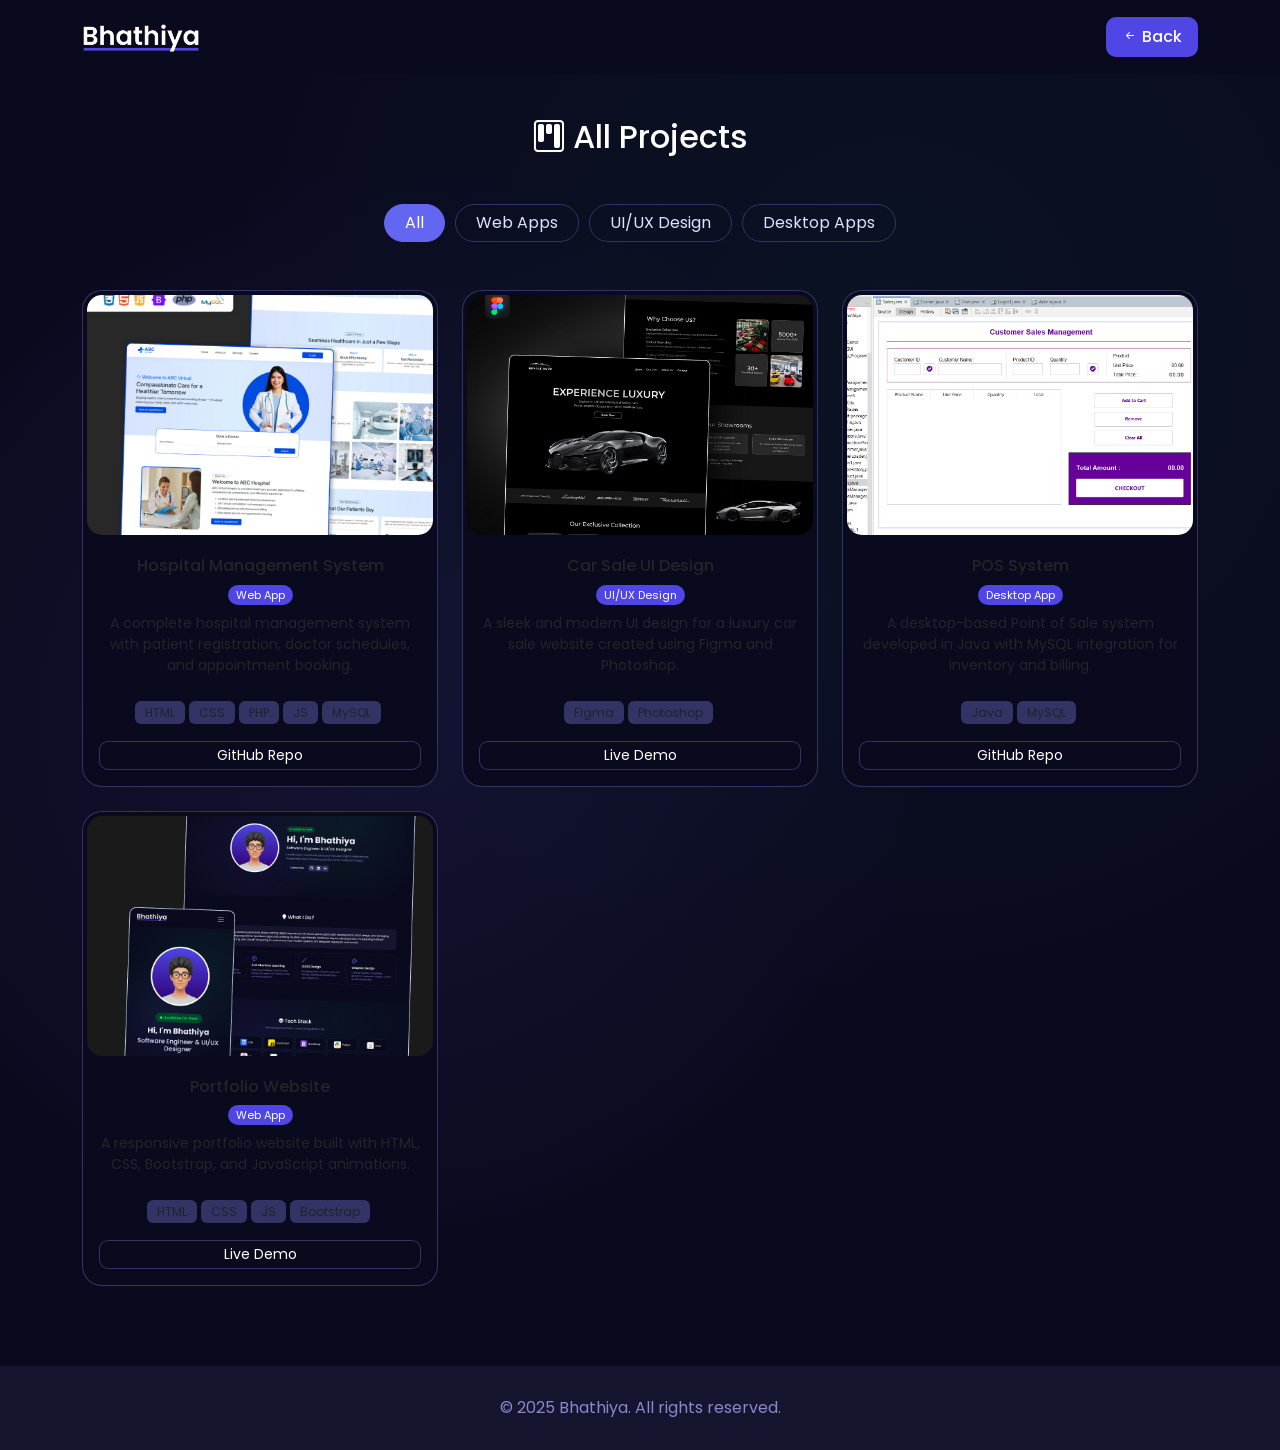
==== projects.html @ 4a28d641 "Add projects page and data, enhance UI with new button styles" ====
<!DOCTYPE html>
<html lang="en">

<head>
    <meta charset="UTF-8">
    <meta name="viewport" content="width=device-width, initial-scale=1.0">
    <title>Projects</title>

    <link href="https://cdn.jsdelivr.net/npm/bootstrap@5.0.2/dist/css/bootstrap.min.css" rel="stylesheet">
    <link rel="stylesheet" href="styles.css">
    <link rel="preconnect" href="https://fonts.googleapis.com">
    <link rel="preconnect" href="https://fonts.gstatic.com" crossorigin>
    <link href="https://fonts.googleapis.com/css2?family=Poppins:wght@300;400;500;600;700;800&display=swap"
        rel="stylesheet">
    <link rel="stylesheet" href="https://cdn.jsdelivr.net/npm/bootstrap-icons@1.10.0/font/bootstrap-icons.css" />
    <link href="https://cdn.jsdelivr.net/npm/aos@2.3.4/dist/aos.css" rel="stylesheet">

</head>

<body>

    <!-- Navbar -->
    <nav class="navbar navbar-expand-lg navbar-dark p-3 nav-bar-bg fixed-top">
        <div class="container">

            <a class="navbar-brand" href="index.html">
                <img src="images/portfolio-logo.png" class="img-fluid logo" alt="Logo">
            </a>

            <!-- Contact Button -->
            <div class="d-flex ms-auto">
                <a href="index.html" class="contact-btn px-3"><i class="bi bi-arrow-left-short"></i> Back</a>
            </div>

        </div>
    </nav>

    <!-- Projects Page Main Content -->
    <section class="projects-page-section d-flex align-items-center justify-content-center" id="projects-page">
        <div class="hero-bg"></div>
        <div class="container">
            <div class="text-center my-5" data-aos="fade-up">
                <h2 class="section-title"><i class="bi bi-kanban me-2"></i>All Projects</h2>
            </div>

            <div class="row mb-5">
                <div class="col-12 text-center">
                    <div class="filter-buttons">
                        <button class="btn filter-btn active" data-filter="all">All</button>
                        <button class="btn filter-btn" data-filter="Web App">Web Apps</button>
                        <button class="btn filter-btn" data-filter="UI/UX Design">UI/UX Design</button>
                        <button class="btn filter-btn" data-filter="Desktop App">Desktop Apps</button>
                    </div>
                </div>
            </div>

            <!-- Dynamic Projects Grid -->
            <div class="row g-4" id="projects-container">
                <div class="col-12 text-center">
                    <div class="spinner-border text-primary" role="status">
                        <span class="visually-hidden">Loading...</span>
                    </div>
                </div>
            </div>
        </div>
    </section>

    <div class="modal fade" id="projectModal" tabindex="-1">
        <div class="modal-dialog modal-lg modal-dialog-centered">
            <div class="modal-content">
                <div class="modal-header">
                    <h5 class="modal-title" id="projectModalTitle">Project Title</h5>
                    <button type="button" class="btn-close btn-close-white" data-bs-dismiss="modal"></button>
                </div>
                <div class="modal-body" id="projectModalBody">
                </div>
                <div class="modal-footer">
                    <button type="button" class="btn btn-secondary" data-bs-dismiss="modal">Close</button>
                </div>
            </div>
        </div>
    </div>

    <footer class="d-flex align-items-center justify-content-center">
        <div class="container">
            <p class="mb-0">© 2025 Bhathiya. All rights reserved.</p>
        </div>
    </footer>

    <a href="#" class="back-to-top">
        <i class="bi bi-arrow-up"></i>
    </a>


    <!-- Scripts -->
    <script src="https://cdn.jsdelivr.net/npm/bootstrap@5.0.2/dist/js/bootstrap.bundle.min.js"></script>
    <script src="https://cdn.jsdelivr.net/npm/aos@2.3.4/dist/aos.js"></script>
    <script src="projects-data.js"></script> <!-- Link to your data file -->
    <script>
        // Initialize AOS
        AOS.init({
            duration: 900,
            once: true
        });

        // Function to render projects
        function renderProjects(projectsToRender) {
            const container = document.getElementById('projects-container');
            container.innerHTML = ''; // Clear existing content

            if (projectsToRender.length === 0) {
                container.innerHTML = '<div class="col-12 text-center"><p>No projects found in this category.</p></div>';
                return;
            }

            projectsToRender.forEach(project => {
                // Create the technology badges HTML
                const techBadges = project.technologies.map(tech =>
                    `<span class="techn-box me-1 mb-1">${tech}</span>`
                ).join('');

                // Determine the primary link
                let primaryLink = project.liveLink || project.githubLink || project.linkedinLink;
                let buttonText = 'View Project';
                if (project.liveLink) buttonText = 'Live Demo';
                else if (project.githubLink) buttonText = 'GitHub Repo';
                else if (project.linkedinLink) buttonText = 'LinkedIn Post';
                else buttonText = 'Coming Soon';

                const projectCard = `
                    <div class="col-lg-4 col-md-6" data-aos="fade-up" data-aos-delay="${project.id * 100}">
                        <div class="card project-card h-100">
                            <div class="img-box">
                                <img src="${project.image}" class="card-img-top" alt="${project.title}">
                            </div>
                            <div class="card-body text-center d-flex flex-column">
                                <h6 class="card-title">${project.title}</h6>
                                <p class="small mb-2">
                                    <span class="techn-box-category">${project.category}</span>
                                </p>
                                <p class="card-text small flex-grow-1">${project.description}</p>
                                <div class="tech-stack mt-2 mb-3">
                                    ${techBadges}
                                </div>
                                ${primaryLink ?
                        `<a href="${primaryLink}" target="_blank" class="btn btn-sm readmore-btn mt-auto">${buttonText}</a>` :
                        `<button class="btn btn-sm readmore-btn mt-auto" data-bs-toggle="modal" data-bs-target="#projectModal" data-project-id="${project.id}">Read More</button>`
                    }
                            </div>
                        </div>
                    </div>
                `;
                container.innerHTML += projectCard;
            });

            // Add click event listeners to Read More buttons that open the modal
            document.querySelectorAll('[data-bs-toggle="modal"][data-project-id]').forEach(button => {
                button.addEventListener('click', (e) => {
                    const projectId = parseInt(button.getAttribute('data-project-id'));
                    const project = projectsData.find(p => p.id === projectId);
                    if (project) {
                        // Populate the modal
                        document.getElementById('projectModalTitle').innerText = project.title;
                        const modalBody = document.getElementById('projectModalBody');
                        const techBadges = project.technologies.map(tech =>
                            `<span class="techn-box me-1">${tech}</span>`
                        ).join('');

                        // Generate links HTML
                        let linksHtml = '';
                        if (project.liveLink) linksHtml += `<a href="${project.liveLink}" target="_blank" class="btn btn-view me-2"><i class="bi bi-box-arrow-up-right me-1"></i>Live Demo</a>`;
                        if (project.githubLink) linksHtml += `<a href="${project.githubLink}" target="_blank" class="btn btn-view me-2"><i class="bi bi-github me-1"></i>GitHub</a>`;
                        if (project.linkedinLink) linksHtml += `<a href="${project.linkedinLink}" target="_blank" class="btn btn-view"><i class="bi bi-linkedin me-1"></i>LinkedIn Post</a>`;

                        modalBody.innerHTML = `
                            <img src="${project.image}" class="img-fluid mb-3 rounded" alt="${project.title}">
                            <p><strong>Category:</strong> ${project.category}</p>
                            <p>${project.longDescription || project.description}</p>
                            <p class="small mb-2"><strong>Technologies:</strong><br> ${techBadges}</p>
                            ${linksHtml ? `<div class="mt-3">${linksHtml}</div>` : '<p class="text-muted">No external links available for this project.</p>'}
                        `;
                    }
                });
            });
        }

        // Filter functionality
        function setupFilters() {
            const filterBtns = document.querySelectorAll('.filter-btn');
            filterBtns.forEach(btn => {
                btn.addEventListener('click', () => {
                    // Update active button
                    filterBtns.forEach(b => b.classList.remove('active'));
                    btn.classList.add('active');

                    const filterValue = btn.getAttribute('data-filter');
                    if (filterValue === 'all') {
                        renderProjects(projectsData);
                    } else {
                        const filteredProjects = projectsData.filter(project => project.category === filterValue);
                        renderProjects(filteredProjects);
                    }
                });
            });
        }

        // Initial render
        renderProjects(projectsData);
        setupFilters();

        // Back to top button functionality
        const backToTopButton = document.querySelector('.back-to-top');
        if (backToTopButton) {
            window.addEventListener('scroll', function () {
                if (window.pageYOffset > 300) {
                    backToTopButton.classList.add('show');
                } else {
                    backToTopButton.classList.remove('show');
                }
            });
            backToTopButton.addEventListener('click', function (e) {
                e.preventDefault();
                window.scrollTo({ top: 0, behavior: 'smooth' });
            });
        }
    </script>

    <!-- Add a little extra styling for the filter buttons and category tags -->
    <style>
        .filter-buttons {
            display: flex;
            justify-content: center;
            flex-wrap: wrap;
            gap: 10px;
        }

        .filter-btn {
            background: transparent;
            border: 1px solid var(--border-color);
            color: var(--text-secondary);
            border-radius: 30px;
            padding: 6px 20px;
            transition: all 0.3s ease;
        }

        .filter-btn:hover,
        .filter-btn.active {
            background: var(--primary);
            border-color: var(--primary);
            color: white;
        }

        .techn-box-category {
            padding: 2px 8px;
            background-color: var(--primary-dark);
            font-size: 11px;
            border-radius: 20px;
            color: white;
        }

        .projects-page-section {
            min-height: 100vh;
            padding: 0px 0 80px 0;
            position: relative;
        }

        .project-card {
            height: 100%;
            display: flex;
            flex-direction: column;
            transition: transform 0.3s ease;
        }

        .project-card:hover {
            transform: translateY(-5px);
        }

        .btn-view {
            background: transparent;
            border-radius: 8px;
            font-size: 13px;
            box-shadow: inset 0 0 0 1px #828282a1;
            color: #e3e3e3;
            padding: 5px 12px;
            text-decoration: none;
            display: inline-block;
        }

        .btn-view:hover {
            background-color: #e3e3e3;
            color: var(--dark-bg);
            box-shadow: none;
        }

        .modal-footer {
            border-top: 1px solid var(--border-color);
        }
    </style>
</body>

</html>
---- styles.css ----
* {
  font-family: "Poppins", sans-serif;
}

html {
  scroll-behavior: smooth;
  scroll-padding-top: 80px;
}

:root {
  --primary: #6366f1;
  --primary-dark: #4f46e5;
  --secondary: #1e90ff;
  --dark-bg: #0a0a1e;
  --dark-card: #151530;
  --dark-card-hover: #1c1c40;
  --text-primary: #ffffff;
  --text-secondary: #e0e0ff;
  --text-muted: #8888cc;
  --border-color: #333366;
  --accent: #00ff88;
}

body {
  background-color: var(--dark-bg);
  color: var(--text-primary);
  padding-top: 70px;
  overflow-x: hidden;
}

/* Navbar */

.logo {
  height: 30px;
  width: auto;
}

.nav-bar {
  background-color: var(--border-color);
  border-radius: 16px;
  padding: 6px 1px;
  display: flex;
  justify-content: center;
}

.navbar {
  background-color: var(--dark-bg);
  backdrop-filter: blur(0px);
  -webkit-backdrop-filter: blur(0px);
  transition: all 0.4s ease;
  box-shadow: none;
}

.navbar.scrolled {
  background-color: rgba(9, 13, 51, 0.7);
  backdrop-filter: blur(12px);
  -webkit-backdrop-filter: blur(12px);
  box-shadow: 0 4px 20px rgba(0, 0, 0, 0.3);
}

.nav-link {
  background-color: transparent;
  color: var(--text-secondary) !important;
  border-radius: 10px;
  min-width: 80px;
  text-align: center;
  transition: all 0.2s ease;
  padding: 4px 12px;
  line-height: 1.5;
  font-size: 15px;
  font-weight: 400;
}

.nav-link:hover {
  background-color: white;
  color: var(--dark-card-hover) !important;
}

.navbar .nav-link.active {
  background-color: white !important;
  color: var(--dark-card-hover) !important;
  border-radius: 10px;
  font-weight: 500;
}

.navbar-brand {
  color: white;
}

.navbar-brand h4:hover {
  color: white;
}

.contact-btn {
  background-color: var(--primary-dark);
  border-radius: 10px;
  padding: 8px 17px;
  text-decoration: none;
  color: var(--text-primary);
  transition: all 0.5s ease;
  display: inline-block;
  font-size: 16px;
  font-weight: 500;
}

.contact-btn:hover {
  background: var(--primary);
  color: white;
}

/* Hero Section */
.hero-section {
  min-height: 90vh;
  display: flex;
  align-items: center;
  justify-content: center;
  position: relative;
  overflow: hidden;
}

.hero-bg {
  position: absolute;
  top: 0;
  left: 0;
  width: 100%;
  height: 100%;
  background: radial-gradient(circle at 30% 50%, rgba(99, 102, 241, 0.1) 0%, transparent 50%),
    radial-gradient(circle at 70% 20%, rgba(16, 185, 129, 0.05) 0%, transparent 50%);
  z-index: -1;
}

.hero-img {
  max-width: 320px;
  height: auto;
  border-radius: 20px;
  transition: all 0.5s ease;
  position: relative;
  z-index: 1;
}

.hero-img:hover {
  transform: translateY(-5px) scale(1.03);
}

.available-btn {
  display: inline-flex;
  align-items: center;
  gap: 8px;
  padding: 6px 16px;
  background: #004627;
  color: #03F187;
  border-radius: 20px;
  font-size: 14px;
  font-weight: 500;
  border: 1px solid rgba(16, 185, 129, 0.3);
}

.status-circle {
  width: 9px;
  height: 9px;
  background: #03F187;
  border-radius: 50%;
  display: inline-block;
  animation: pulse 2s infinite;
}

@keyframes pulse {
  0% {
    box-shadow: 0 0 0 0 rgba(56, 176, 0, 0.7);
  }

  70% {
    box-shadow: 0 0 0 10px rgba(56, 176, 0, 0);
  }

  100% {
    box-shadow: 0 0 0 0 rgba(56, 176, 0, 0);
  }
}

.hero-title {
  font-size: 3.5rem;
  font-weight: 700;
  background: linear-gradient(135deg, var(--text-primary) 0%, var(--text-secondary) 100%);
  -webkit-background-clip: text;
  -webkit-text-fill-color: transparent;
  background-clip: text;
  margin-bottom: 0.5rem;
}

.hero-subtitle {
  font-size: 1.5rem;
  color: var(--text-secondary);
  margin-bottom: 1rem;
}

.hero-description {
  color: var(--text-muted);
  font-size: 1.1rem;
  margin-bottom: 1.5rem;
  max-width: 600px;
}

.hero-btns {
  display: flex;
  gap: 5px;
  flex-wrap: wrap;
  align-items: center;
  justify-content: center;
  line-height: 1;
}

.btn-primary-custom {
  background: linear-gradient(135deg, var(--primary), var(--primary-dark));
  border: none;
  border-radius: 8px;
  padding: 10px 24px;
  font-weight: 500;
  transition: all 0.3s ease;
}

.btn-primary-custom:hover {
  transform: translateY(-2px);
  box-shadow: 0 4px 12px rgba(99, 102, 241, 0.3);
}

.btn-outline-custom {
  background: transparent;
  border: 1px solid var(--border-color);
  color: var(--text-secondary);
  border-radius: 8px;
  padding: 9px 24px;
  font-weight: 500;
  transition: all 0.3s ease;
}

.btn-outline-custom:hover {
  background: rgba(255, 255, 255, 0.05);
  color: var(--text-primary);
  border-color: var(--text-secondary);
}

.social-icon {
  width: 40px;
  height: 40px;
  display: flex;
  font-size: 18px;
  align-items: center;
  justify-content: center;
  background: var(--border-color);
  border-radius: 8px;
  color: var(--text-primary);
  transition: all 0.3s ease;
  text-decoration: none;
}

.social-icon:hover {
  background: var(--primary);
  color: white;
  transform: translateY(-1px);
}

.hero-bg {
  position: absolute;
  top: 0;
  left: 0;
  width: 100%;
  height: 100%;
  background: radial-gradient(circle at 30% 50%, rgba(99, 102, 241, 0.1) 0%, transparent 50%), radial-gradient(circle at 70% 20%, rgba(16, 185, 129, 0.05) 0%, transparent 50%);
  z-index: -1;
}

/* Section Titile and subtitle */

.section-title {
  font-weight: 500;
  text-align: center;
  position: relative;
  margin-bottom: 45px;
}

.section-subtitle {
  color: var(--text-muted);
  text-align: center;
  max-width: 600px;
  margin: 0 auto 48px;
}

/* About Section */

.about-section {
  min-height: 95vh;
  color: var(--text-primary);
}

.about-bg {
  position: absolute;
  top: 0;
  left: 0;
  width: 100%;
  height: 100%;
  background: radial-gradient(circle at 70% 30%, rgba(16, 185, 129, 0.05) 0%, transparent 50%);
  z-index: -1;
}

.about-box-in {
  border-radius: 20px;
  max-width: 1100px;
}

.about-box-1 {
  background: var(--dark-card);
  padding: 30px;
  border-radius: 20px;
  max-width: auto;
  box-shadow: 0 10px 30px rgba(0, 0, 0, 0.2);
  border: 1px solid var(--border-color);
}

.skill-box {
  background: var(--dark-bg);
  border-radius: 12px;
  padding: 1.5rem;
  height: 100%;
  transition: all 0.3s ease;
  border: 1px solid var(--border-color);
}

.skill-box:hover {
  transform: translateY(-5px);
  border-color: var(--primary);
  box-shadow: 0 10px 20px rgba(0, 0, 0, 0.2);
}

.skill-icon {
  font-size: 32px;
  color: var(--primary);
  margin-bottom: 0.5rem;
}

.skill-title {
  font-size: 1.2rem;
  font-weight: 600;
  margin-bottom: 0.5rem;
}

.skill-description {
  color: var(--text-muted);
  font-size: 0.9rem;
}

/* Tech Stack section */

.tech-section {
  min-height: 90vh;
  color: var(--text-primary);
  position: relative;
}

.tech-box {
  padding: 30px;
  border-radius: 20px;
  width: auto;
}

.tech-item {
  background: var(--dark-bg);
  border-radius: 15px;
  border: 1px solid var(--border-color);
  transition: all .5s ease !important;
  text-align: center;
  font-size: 16px;
}

.tech-item:hover {
  transform: translateY(-10px);
  border-color: var(--primary);
  box-shadow: 0 10px 20px rgba(0, 0, 0, 0.2);
}

.tech-icon {
  width: 45px;
  height: 45px;
  object-fit: contain;
}

.badge {
  background: var(--primary);
  color: #000;
  font-weight: 400;
  box-shadow: 0 0 6px rgba(38, 15, 241, 0.6);
  border-radius: 8px;
}


/* Edu & Exp Section */

.edu-exp-section {
  min-height: 90vh;
  color: var(--text-primary);
}

.edu-exp-box {
  background: var(--dark-card);
  width: auto;
  height: auto;
  border-radius: 10px;
  transition: all .3s ease !important;
  box-shadow: inset 0 0 0 1px var(--border-color);
}

.edu-exp-box:hover {
  background-color: var(--dark-card-hover);
  transform: translateY(-5px);
}

.edu-exp-text {
  color: var(--text-muted);
}

.edu-exp-in {
  background-color: var(--dark-bg);
  border-radius: 10px;
}

.edu-exp-icon {
  color: var(--primary);
}

/* Project Section */

.project-section {
  min-height: 100vh;
  color: var(--text-primary);
  position: relative;
}

.project-card {
  background-color: var(--dark-bg);
  border: none;
  border-radius: 20px;
  transition: all 0.3s ease !important;
  box-shadow: inset 0 0 0 1px var(--border-color);
}

.project-card:hover {
  transform: scale(1.02);
  background: var(--dark-card);
}

.img-box {
  padding: 5px;
  width: 100%;
  height: 250px;
  overflow: hidden;
  border-radius: 15px;
}

.img-box img {
  width: 100%;
  height: 100%;
  object-fit: cover;
  border-radius: 15px;
  image-rendering: -webkit-optimize-contrast;
}

.card-img-top {
  border-radius: 15px;
  overflow: hidden;
}

.readmore-btn {
  box-shadow: inset 0 0 0 1px var(--border-color);
  border-radius: 10px;
  color: var(--text-primary);
  transition: all .5s;
}

.readmore-btn:hover {
  background-color: var(--text-secondary);
  box-shadow: none;
}

.modal-content {
  background-color: var(--dark-card);
  border-radius: 20px;
  box-shadow: inset 0 0 0 1px var(--dark-bg), 0 8px 20px rgba(0, 0, 0, 0.6);
  color: var(--text-primary);
}

.modal-header {
  border-bottom: 1px solid var(--border-color);
  background-color: var(--dark-card);
  border-top-left-radius: 20px;
  border-top-right-radius: 20px;
}

.btn-close-white {
  opacity: 0.8;
  transition: opacity 0.3s;
}

.btn-close-white:hover {
  opacity: 1;
}

.modal-content {
  max-width: 400px;
}

.modal-body img {
  display: block;
  width: 100%;
  height: 100%;
  object-fit: cover;
  border-radius: 15px;
}

.modal-body p {
  font-size: 15px;
  line-height: 1.3;
  color: var(--text-primary);
}

.techn-box {
  padding: 3px 10px;
  background-color: var(--border-color);
  font-size: 12px;
  border-radius: 6px;
}

.btn-view {
  border-radius: 10px;
  font-size: 13px;
  box-shadow: inset 0 0 0 1px #828282a1;
  color: #e3e3e3;
}

.btn-view:hover {
  background-color: #e3e3e3;
  box-shadow: none;
}

/* Contact Section */

.contact-section {
  min-height: 90vh;
  color: var(--text-primary);
  color: var(--text-primary);
}

.contact-container {
  background: var(--dark-card);
  border-radius: 16px;
  padding: 3rem;
  box-shadow: 0 10px 30px rgba(0, 0, 0, 0.2);
  border: 1px solid var(--border-color);
}

.contact-info {
  margin-bottom: 2rem;
}

.contact-item {
  display: flex;
  align-items: center;
  margin-bottom: 1.5rem;
}

.contact-icon {
  width: 50px;
  height: 50px;
  display: flex;
  align-items: center;
  justify-content: center;
  background: rgba(99, 102, 241, 0.1);
  color: var(--primary);
  border-radius: 10px;
  margin-right: 1rem;
  font-size: 1.2rem;
}

.contact-details h5 {
  margin-bottom: 0.25rem;
  font-weight: 400;
}

.contact-details p {
  color: var(--text-muted);
  margin-bottom: 0;
}

.social-links {
  display: flex;
  gap: 1rem;
}

.social-link {
  width: 45px;
  height: 45px;
  display: flex;
  align-items: center;
  justify-content: center;
  background: var(--dark-bg);
  border-radius: 8px;
  color: var(--text-secondary);
  transition: all 0.3s ease;
  text-decoration: none;
}

.social-link:hover {
  background: var(--primary);
  color: white;
  transform: translateY(-3px);
}

.contact-form .form-control {
  background: var(--dark-bg);
  border: 1px solid var(--border-color);
  border-radius: 8px;
  padding: 0.75rem 1rem;
  color: var(--text-primary);
  transition: all 0.3s ease;
}

.contact-form .form-control:focus {
  border-color: var(--primary);
  box-shadow: 0 0 0 2px rgba(99, 102, 241, 0.2);
}

.contact-form textarea.form-control {
  min-height: 150px;
  resize: none;
}

.submit-btn {
  background: linear-gradient(135deg, var(--primary), var(--primary-dark));
  border: none;
  border-radius: 8px;
  padding: 0.75rem 2rem;
  font-weight: 500;
  transition: all 0.3s ease;
  width: 100%;
}

.submit-btn:hover {
  transform: translateY(-2px);
  box-shadow: 0 4px 12px rgba(99, 102, 241, 0.3);
}

/* Footer */
footer {
  color: var(--text-muted);
  background: var(--dark-card);
  padding: 30px 0px;
  text-align: center;
  justify-content: center;
}

/* Back to Top Button */
.back-to-top {
  position: fixed;
  bottom: 30px;
  right: 30px;
  width: 50px;
  height: 50px;
  background: var(--primary);
  color: white;
  border-radius: 50%;
  display: flex;
  align-items: center;
  justify-content: center;
  text-decoration: none;
  opacity: 0;
  visibility: hidden;
  transition: all 0.3s ease;
  z-index: 1000;
}

.back-to-top.show {
  opacity: 1;
  visibility: visible;
}

.back-to-top:hover {
  background: var(--primary-dark);
  transform: translateY(-3px);
  color: var(--text-muted);
}

.btn-view-more {
  background-color: var(--dark-card);
  border-radius: 10px;
  border: 1px solid var(--border-color);
  padding: 10px 20px;
  color: var(--text-primary);
  transition: all .5s ease;
  display: inline-block;
}

.btn-view-more:hover {
  background-color: var(--primary);
  color: white;
  border-color: var(--primary);

}

/* For small screens */
@media (max-width: 992px) {

  body {
    padding-top: 55px;
  }

  .navbar {
    position: fixed;
  }

  .nav-bar {
    flex-direction: column;
    align-items: center;
    width: 100%;
    margin-top: 10px;
    justify-content: center;
    align-items: stretch;
  }

  .nav-item {
    margin: 5px 0;
  }

  .d-flex.ms-auto {
    margin-top: 10px;
  }

  .contact-btn-section {
    width: 100%;
  }

  .contact-btn {
    display: block;
    width: 100%;
    text-align: center;
    padding: 5px 0;
    font-size: 15px;
    background-color: var(--primary-dark);
  }

  .hero-section {
    min-height: 85vh;
    padding: 20px;
  }

  .hero-section .container {
    margin-top: 10px;
  }

  .hero-img {
    max-width: 230px;
    margin-bottom: 30px;
  }

  .hero-section h1 {
    font-size: 30px;
  }

  .hero-section h3 {
    font-size: 20px;
  }

  .about-section {
    min-height: 100vh;
    padding: 70px 20px;
  }

  .review-box {
    width: auto;
    height: auto;
  }

  .contact-info-box {
    display: none;
  }

  .tech-section {
    min-height: 80vh;
    padding: 70px 20px;

  }

  .tech-text {
    display: none;
  }

  .badge {
    visibility: hidden;
  }

  .edu-exp-section {
    min-height: 90vh;
    padding: 50px 20px;
  }

  .project-section {
    min-height: 40vh;
    padding: 60px 30px;
  }

  .project-card:hover {
    transform: none;
  }

  .swiper-btn {
    background-color: var(--dark-card);
    padding: 20px;
    border-radius: 10px;
    box-shadow: inset 0 0 0 1px var(--border-color);
    color: #ffffff !important;
  }

  .mySwiper {
    padding-bottom: 70px !important;
    position: relative;
  }

  .swiper-button-next,
  .swiper-button-prev {
    position: absolute;
    top: auto !important;
    bottom: 10px;
  }

  .swiper-button-next::after,
  .swiper-button-prev::after {
    font-size: 15px !important;
  }

  .swiper-button-prev {
    left: 35% !important;
  }

  .swiper-button-next {
    right: 35% !important;
  }

  .contact-section {
    min-height: 40vh;
    padding: 60px 16px;
  }

  .contact-container {
    padding: 20px;
  }

  .form-control {
    font-size: 13px;
  }

  .contact-heading {
    margin-top: 15px;
    margin-bottom: 35px;
  }

  .contact-link-text {
    font-size: 13px;
    padding: 5px 10px;
  }

  .msg-btn {
    font-size: 13px;
  }

  .section-title {
    margin-bottom: 26px;
  }

  .section-subtitle {
    margin: 0 auto 30px;
  }

  .back-to-top.show {
    visibility: hidden;
  }

}
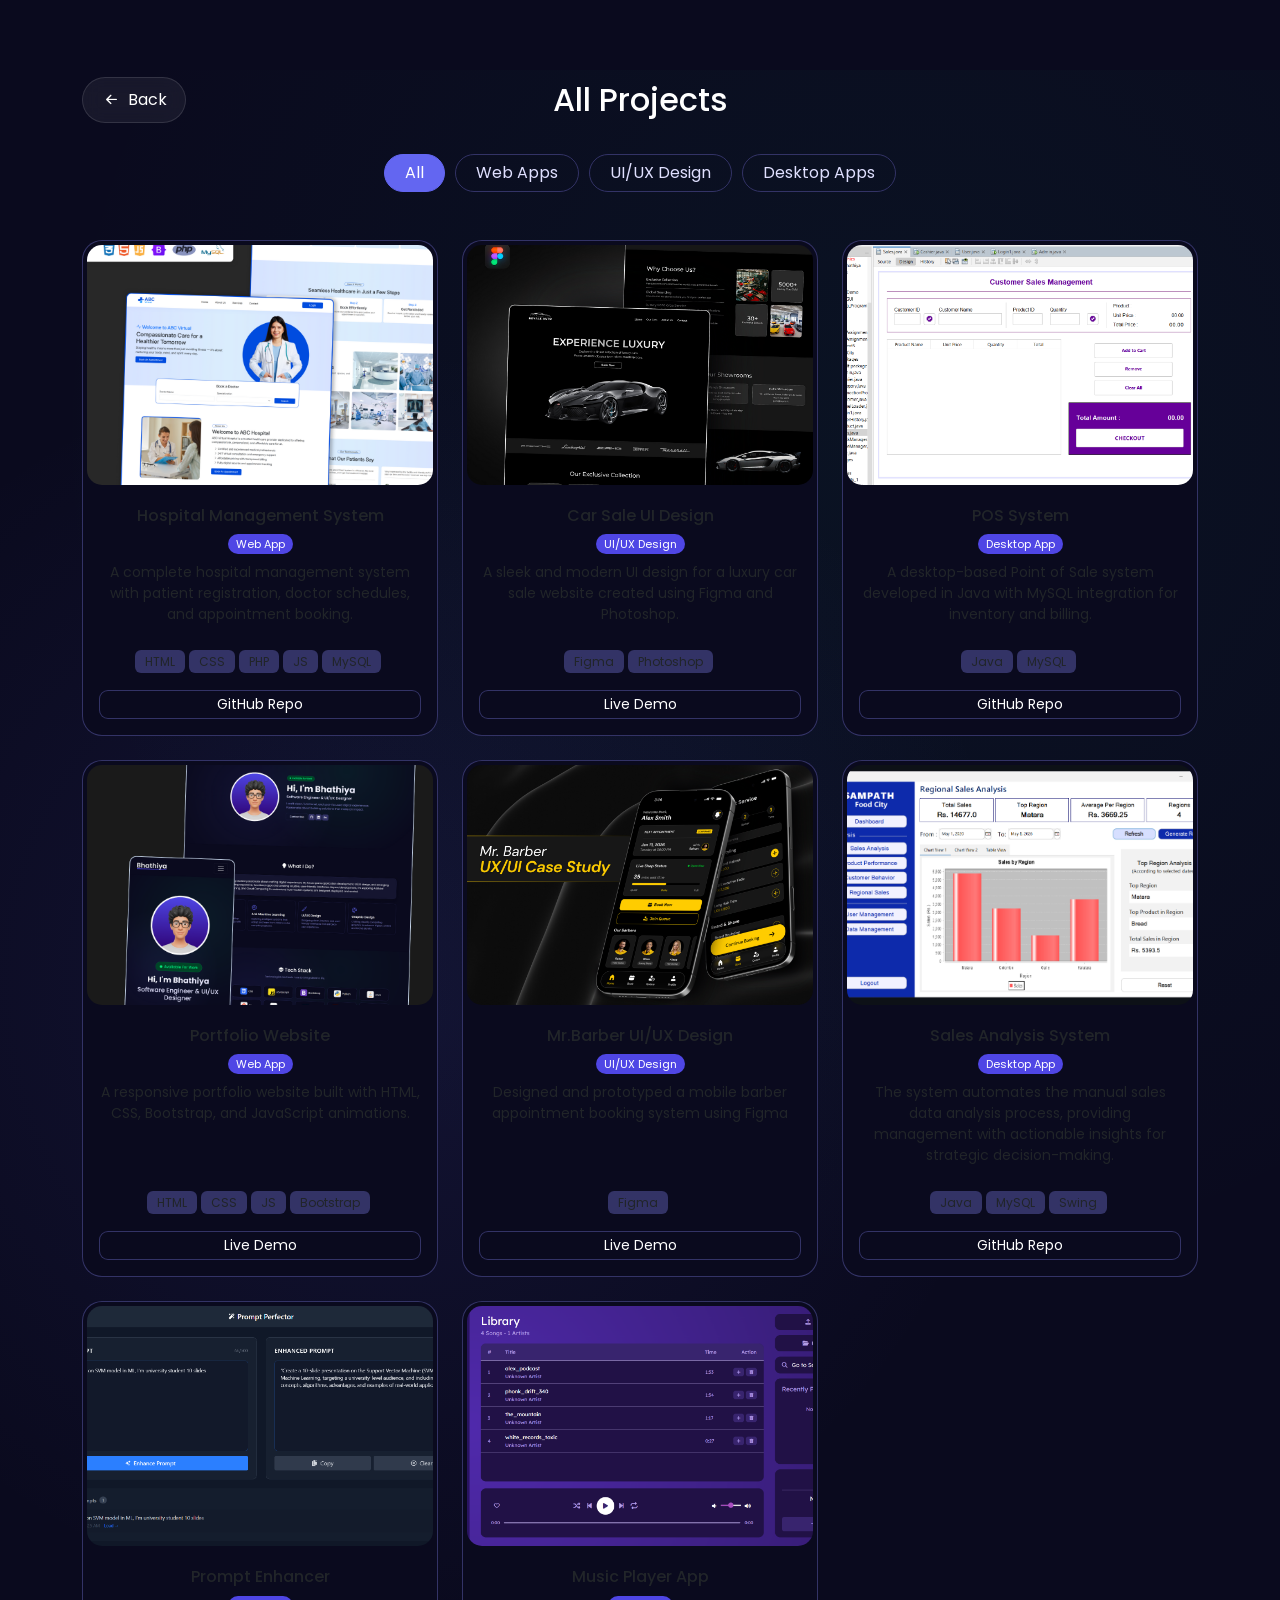
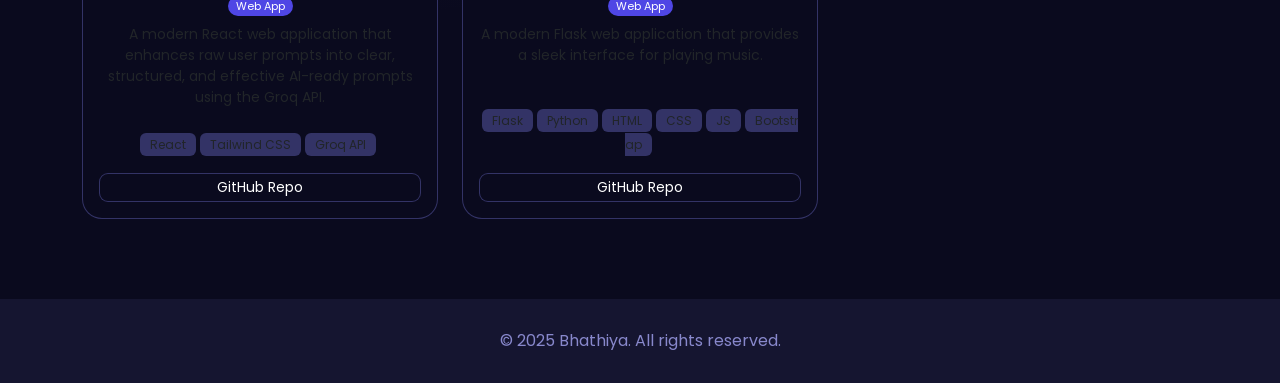
==== commit aeb0abe1: "Refactor code structure for improved readability and maintainability" ====
--- a/projects.html
+++ b/projects.html
@@ -19,31 +19,25 @@
 
 <body>
 
-    <!-- Navbar -->
-    <nav class="navbar navbar-expand-lg navbar-dark p-3 nav-bar-bg fixed-top">
-        <div class="container">
-
-            <a class="navbar-brand" href="index.html">
-                <img src="images/portfolio-logo.png" class="img-fluid logo" alt="Logo">
-            </a>
-
-            <!-- Contact Button -->
-            <div class="d-flex ms-auto">
-                <a href="index.html" class="contact-btn px-3"><i class="bi bi-arrow-left-short"></i> Back</a>
-            </div>
-
-        </div>
-    </nav>
-
     <!-- Projects Page Main Content -->
-    <section class="projects-page-section d-flex align-items-center justify-content-center" id="projects-page">
+    <section class="projects-page-section mt-0" id="projects-page">
+
         <div class="hero-bg"></div>
         <div class="container">
-            <div class="text-center my-5" data-aos="fade-up">
-                <h2 class="section-title"><i class="bi bi-kanban me-2"></i>All Projects</h2>
+
+            <div class="projects-header position-relative mb-4" data-aos="fade-up">
+
+                <a href="index.html" class="back-btn">
+                    <i class="bi bi-arrow-left-short"></i>
+                    <span class="back-text">Back</span>
+                </a>
+                <h2 class="section-title text-center mb-0">
+                    All Projects
+                </h2>
+
             </div>
 
-            <div class="row mb-5">
+            <div class="row mb-5" data-aos="fade-up" data-aos-delay="100">
                 <div class="col-12 text-center">
                     <div class="filter-buttons">
                         <button class="btn filter-btn active" data-filter="all">All</button>
@@ -106,7 +100,7 @@
         // Function to render projects
         function renderProjects(projectsToRender) {
             const container = document.getElementById('projects-container');
-            container.innerHTML = ''; // Clear existing content
+            container.innerHTML = '';
 
             if (projectsToRender.length === 0) {
                 container.innerHTML = '<div class="col-12 text-center"><p>No projects found in this category.</p></div>';
@@ -225,7 +219,6 @@
         }
     </script>
 
-    <!-- Add a little extra styling for the filter buttons and category tags -->
     <style>
         .filter-buttons {
             display: flex;
@@ -260,7 +253,7 @@
 
         .projects-page-section {
             min-height: 100vh;
-            padding: 0px 0 80px 0;
+            padding: 0px 0px 80px 0;
             position: relative;
         }
 
@@ -295,6 +288,71 @@
         .modal-footer {
             border-top: 1px solid var(--border-color);
         }
+
+        .projects-header {
+            display: flex;
+            justify-content: center;
+            align-items: center;
+            position: relative;
+            min-height: 60px;
+        }
+
+        /* Back Button */
+        .back-btn {
+            position: absolute;
+            left: 0;
+            display: flex;
+            align-items: center;
+            justify-content: center;
+            gap: 5px;
+
+            padding: 10px 18px;
+            border-radius: 50px;
+
+            text-decoration: none;
+            color: white;
+
+            background: rgba(255, 255, 255, 0.06);
+            border: 1px solid rgba(255, 255, 255, 0.12);
+
+            backdrop-filter: blur(10px);
+
+            transition: all 0.3s ease;
+        }
+
+        .back-btn:hover {
+            transform: translateY(-2px);
+            color: white;
+            background: rgba(255, 255, 255, 0.12);
+        }
+
+        .back-btn i {
+            font-size: 22px;
+            line-height: 1;
+        }
+
+        /* Mobile Style */
+        @media (max-width: 768px) {
+
+            .back-btn {
+                width: 42px;
+                height: 42px;
+                padding: 0;
+                border-radius: 50%;
+            }
+
+            .back-text {
+                display: none;
+            }
+
+            .back-btn i {
+                font-size: 24px;
+            }
+
+            .section-title {
+                font-size: 28px;
+            }
+        }
     </style>
 </body>
 
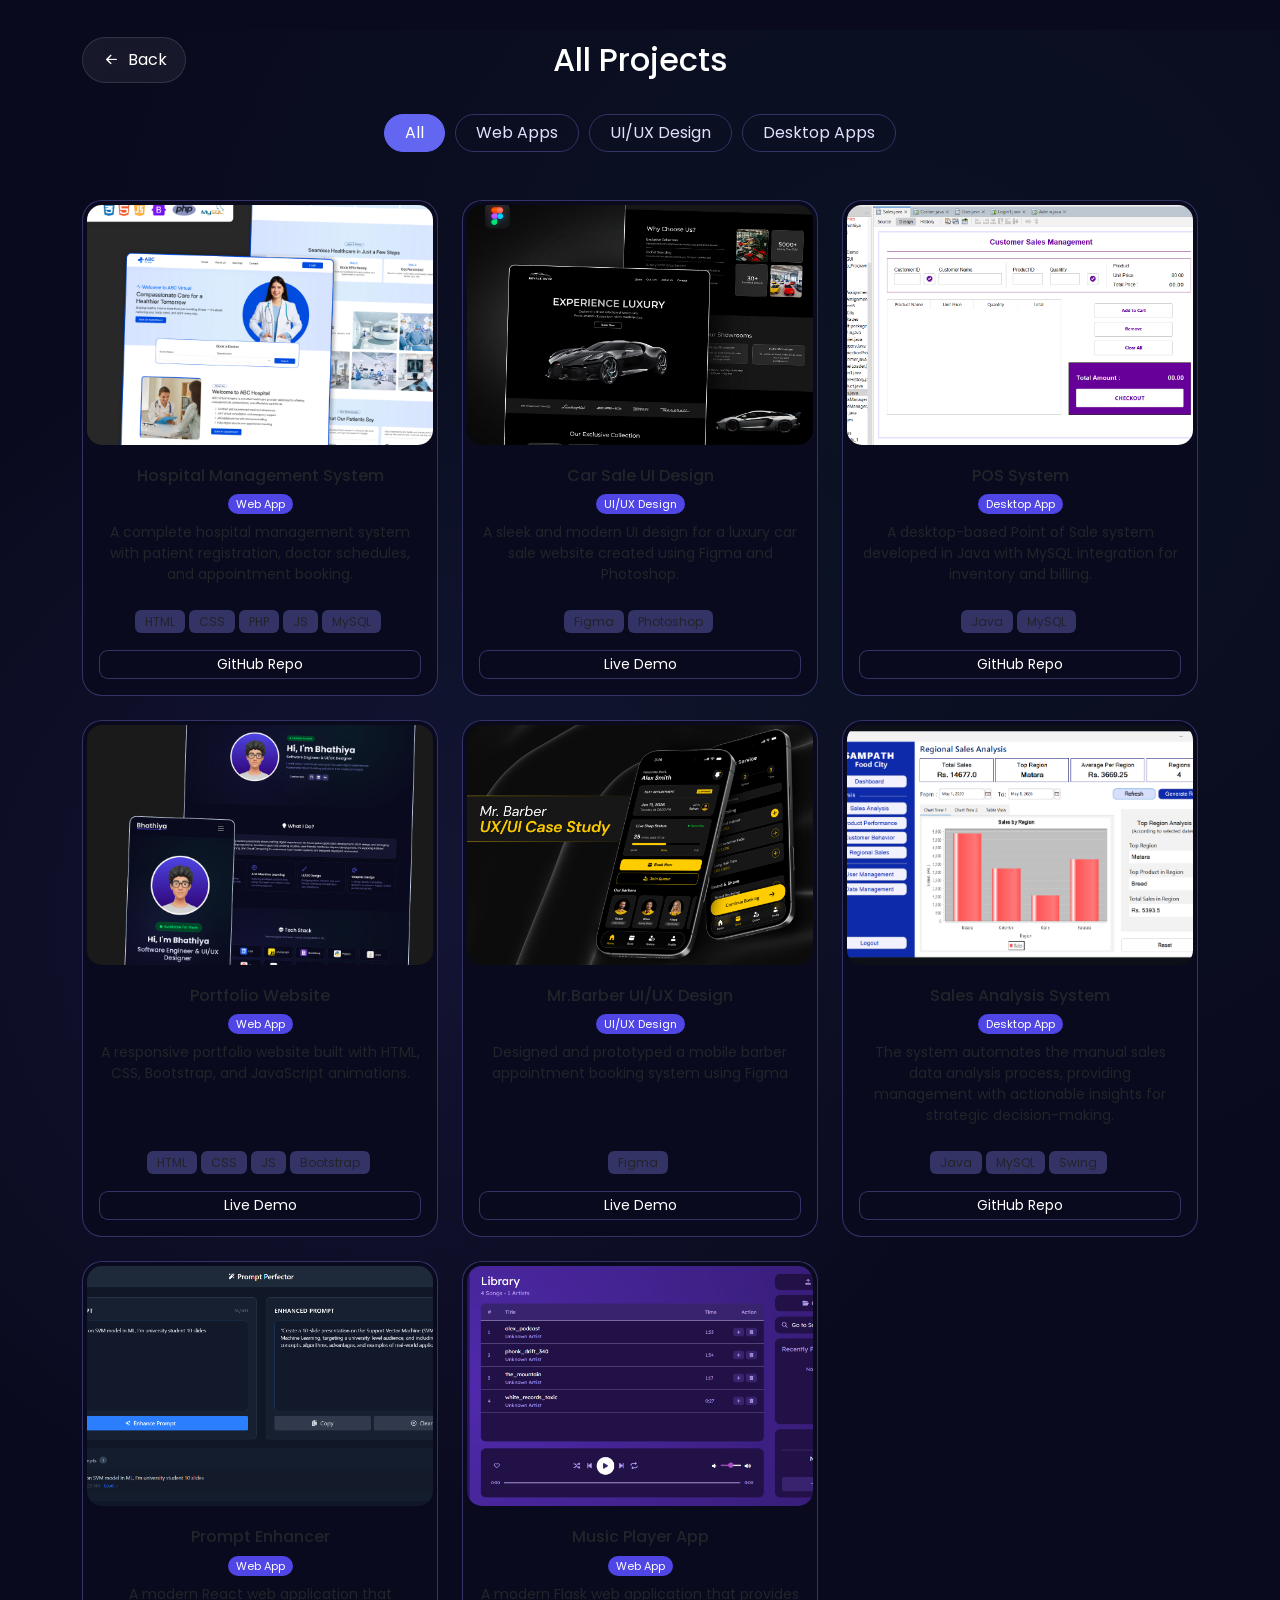
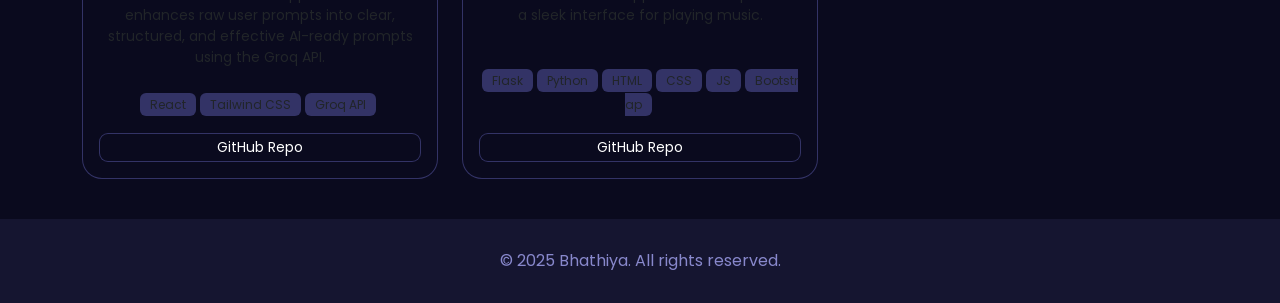
==== commit 991e5b6a: "Enhance projects page layout with class addition and padding adjustments for improved styling" ====
--- a/projects.html
+++ b/projects.html
@@ -17,10 +17,10 @@
 
 </head>
 
-<body>
+<body class="projects-page">
 
     <!-- Projects Page Main Content -->
-    <section class="projects-page-section mt-0" id="projects-page">
+    <section class="projects-page-section" id="projects-page">
 
         <div class="hero-bg"></div>
         <div class="container">
@@ -253,7 +253,7 @@
 
         .projects-page-section {
             min-height: 100vh;
-            padding: 0px 0px 80px 0;
+            padding: 0px 0px 40px 0;
             position: relative;
         }
 
--- a/styles.css
+++ b/styles.css
@@ -26,6 +26,10 @@
   color: var(--text-primary);
   padding-top: 70px;
   overflow-x: hidden;
+}
+
+body.projects-page {
+    padding-top: 30px;
 }
 
 /* Navbar */
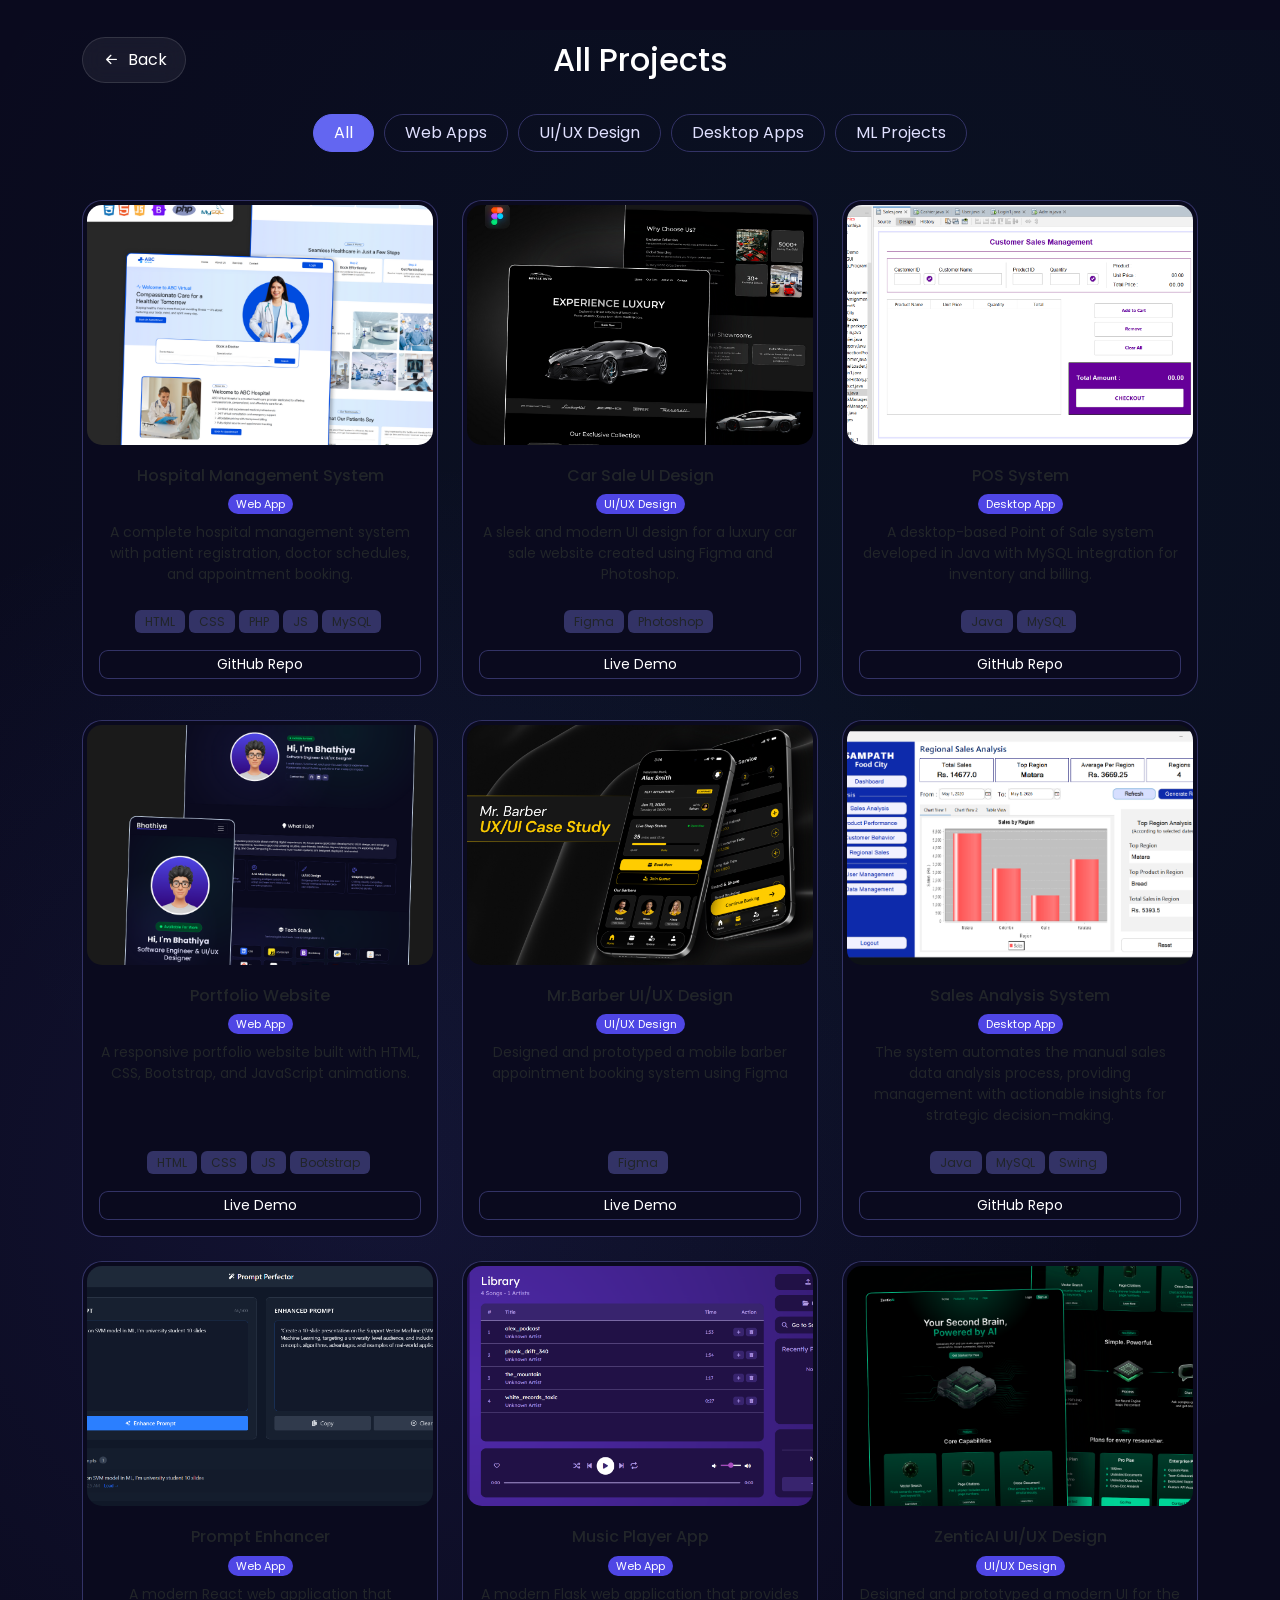
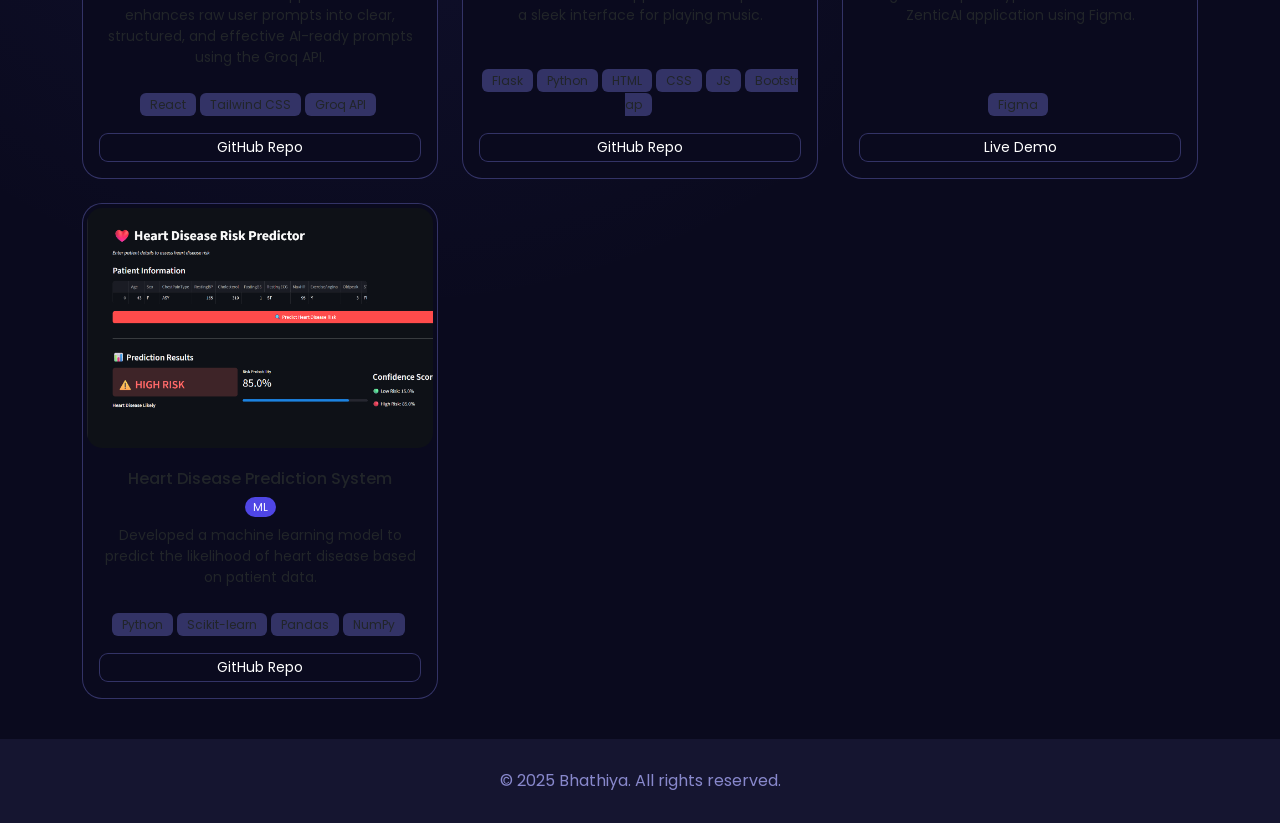
==== commit abf2d2fb: "Refactor code structure for improved readability and maintainability" ====
--- a/projects.html
+++ b/projects.html
@@ -44,6 +44,7 @@
                         <button class="btn filter-btn" data-filter="Web App">Web Apps</button>
                         <button class="btn filter-btn" data-filter="UI/UX Design">UI/UX Design</button>
                         <button class="btn filter-btn" data-filter="Desktop App">Desktop Apps</button>
+                        <button class="btn filter-btn" data-filter="ML">ML Projects</button>
                     </div>
                 </div>
             </div>
@@ -89,7 +90,7 @@
     <!-- Scripts -->
     <script src="https://cdn.jsdelivr.net/npm/bootstrap@5.0.2/dist/js/bootstrap.bundle.min.js"></script>
     <script src="https://cdn.jsdelivr.net/npm/aos@2.3.4/dist/aos.js"></script>
-    <script src="projects-data.js"></script> <!-- Link to your data file -->
+    <script src="projects-data.js"></script>
     <script>
         // Initialize AOS
         AOS.init({
--- a/styles.css
+++ b/styles.css
@@ -29,7 +29,7 @@
 }
 
 body.projects-page {
-    padding-top: 30px;
+  padding-top: 30px;
 }
 
 /* Navbar */
@@ -886,4 +886,8 @@
     visibility: hidden;
   }
 
+  body.projects-page {
+    padding-top: 5px;
+  }
+
 }
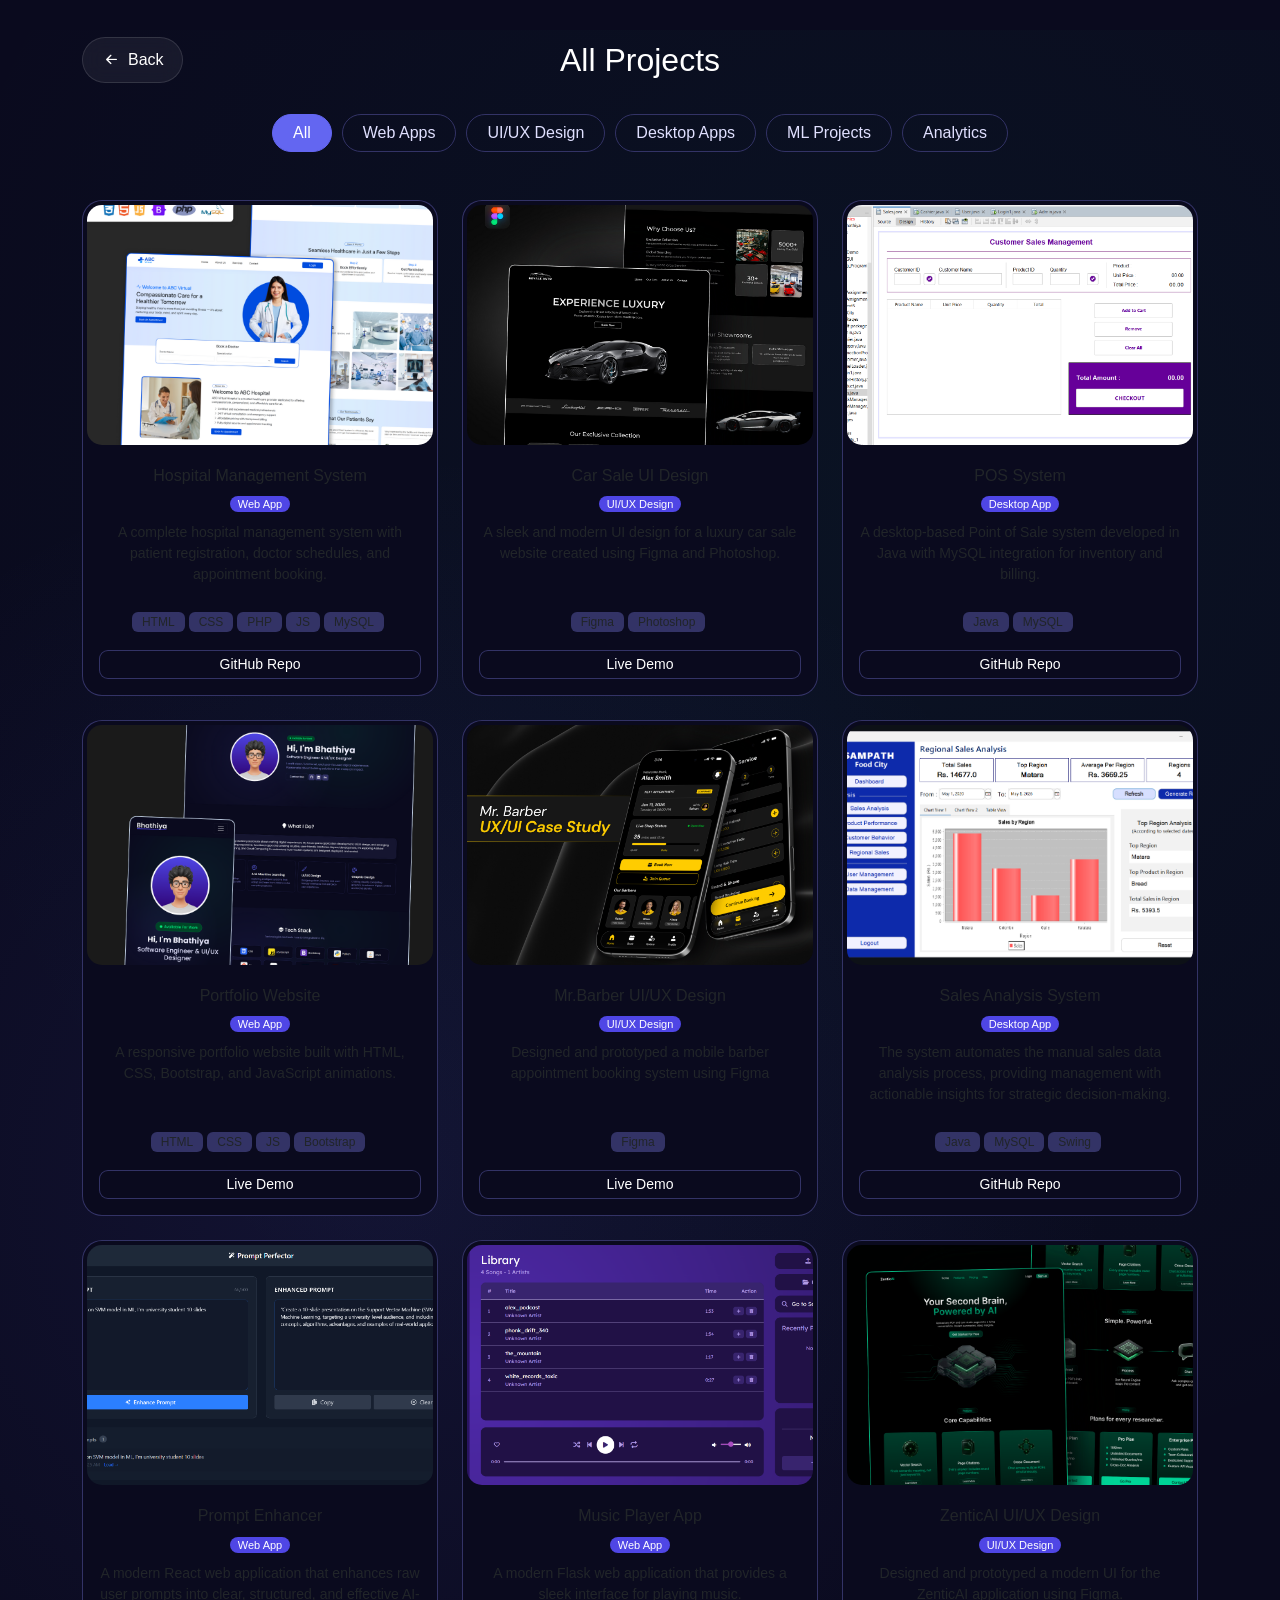
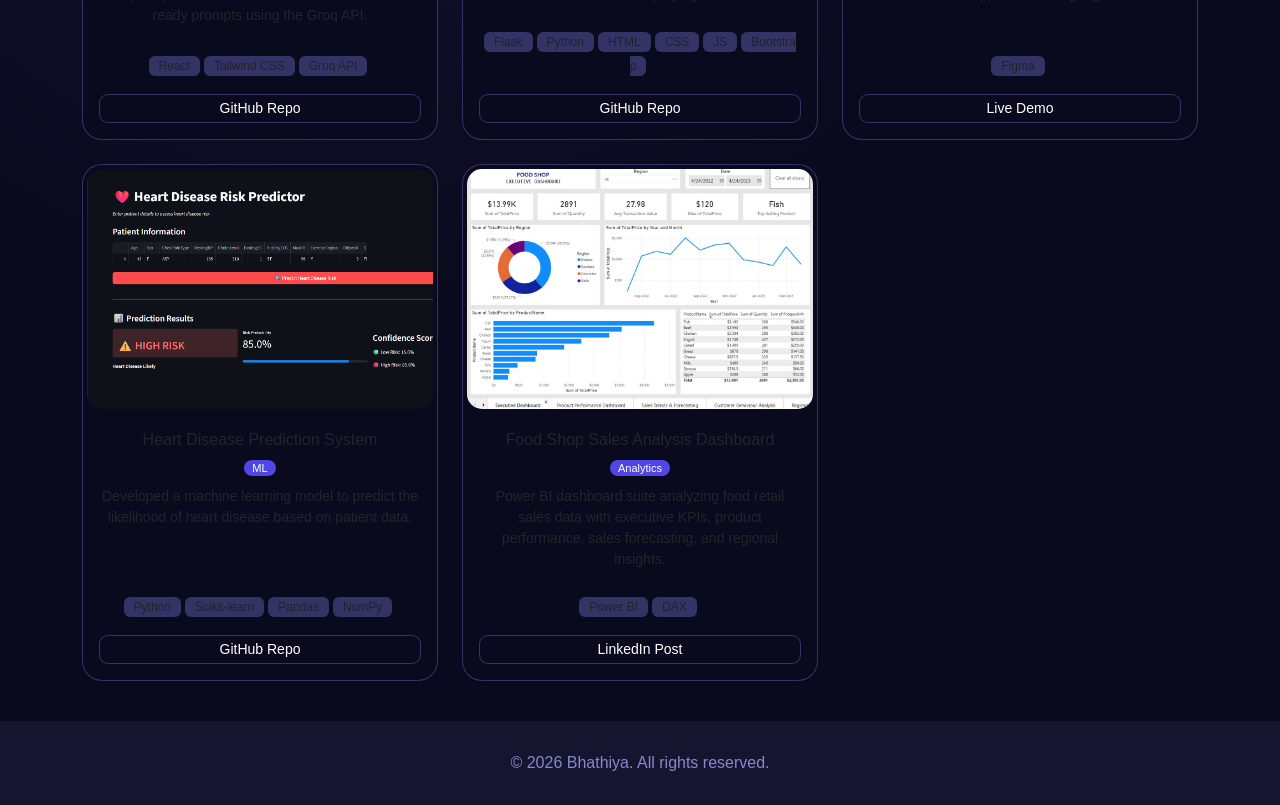
==== commit 93976b29: "Refactor code structure for improved readability and maintainability" ====
--- a/projects.html
+++ b/projects.html
@@ -45,6 +45,7 @@
                         <button class="btn filter-btn" data-filter="UI/UX Design">UI/UX Design</button>
                         <button class="btn filter-btn" data-filter="Desktop App">Desktop Apps</button>
                         <button class="btn filter-btn" data-filter="ML">ML Projects</button>
+                        <button class="btn filter-btn" data-filter="Analytics">Analytics</button>
                     </div>
                 </div>
             </div>
@@ -78,7 +79,7 @@
 
     <footer class="d-flex align-items-center justify-content-center">
         <div class="container">
-            <p class="mb-0">© 2025 Bhathiya. All rights reserved.</p>
+            <p class="mb-0">© 2026 Bhathiya. All rights reserved.</p>
         </div>
     </footer>
 
--- a/styles.css
+++ b/styles.css
@@ -1,10 +1,34 @@
 * {
-  font-family: "Poppins", sans-serif;
+  font-family: "Ubuntu", sans-serif;
 }
 
 html {
   scroll-behavior: smooth;
   scroll-padding-top: 80px;
+}
+
+.logo-text {
+    font-size: 1.8rem;
+    font-weight: 700;
+    background: linear-gradient(135deg, var(--text-primary) 0%, var(--text-secondary) 100%);
+    -webkit-background-clip: text;
+    background-clip: text;
+    color: transparent;
+    letter-spacing: -0.02em;
+    position: relative;
+    display: inline-block;
+}
+
+/* Static underline - no motion */
+.logo-text::after {
+    content: '';
+    position: absolute;
+    bottom: -1px;
+    left: 0;
+    width: 100%;
+    height: 3px;
+    background: #4f46e5;
+    border-radius: 3px;
 }
 
 :root {
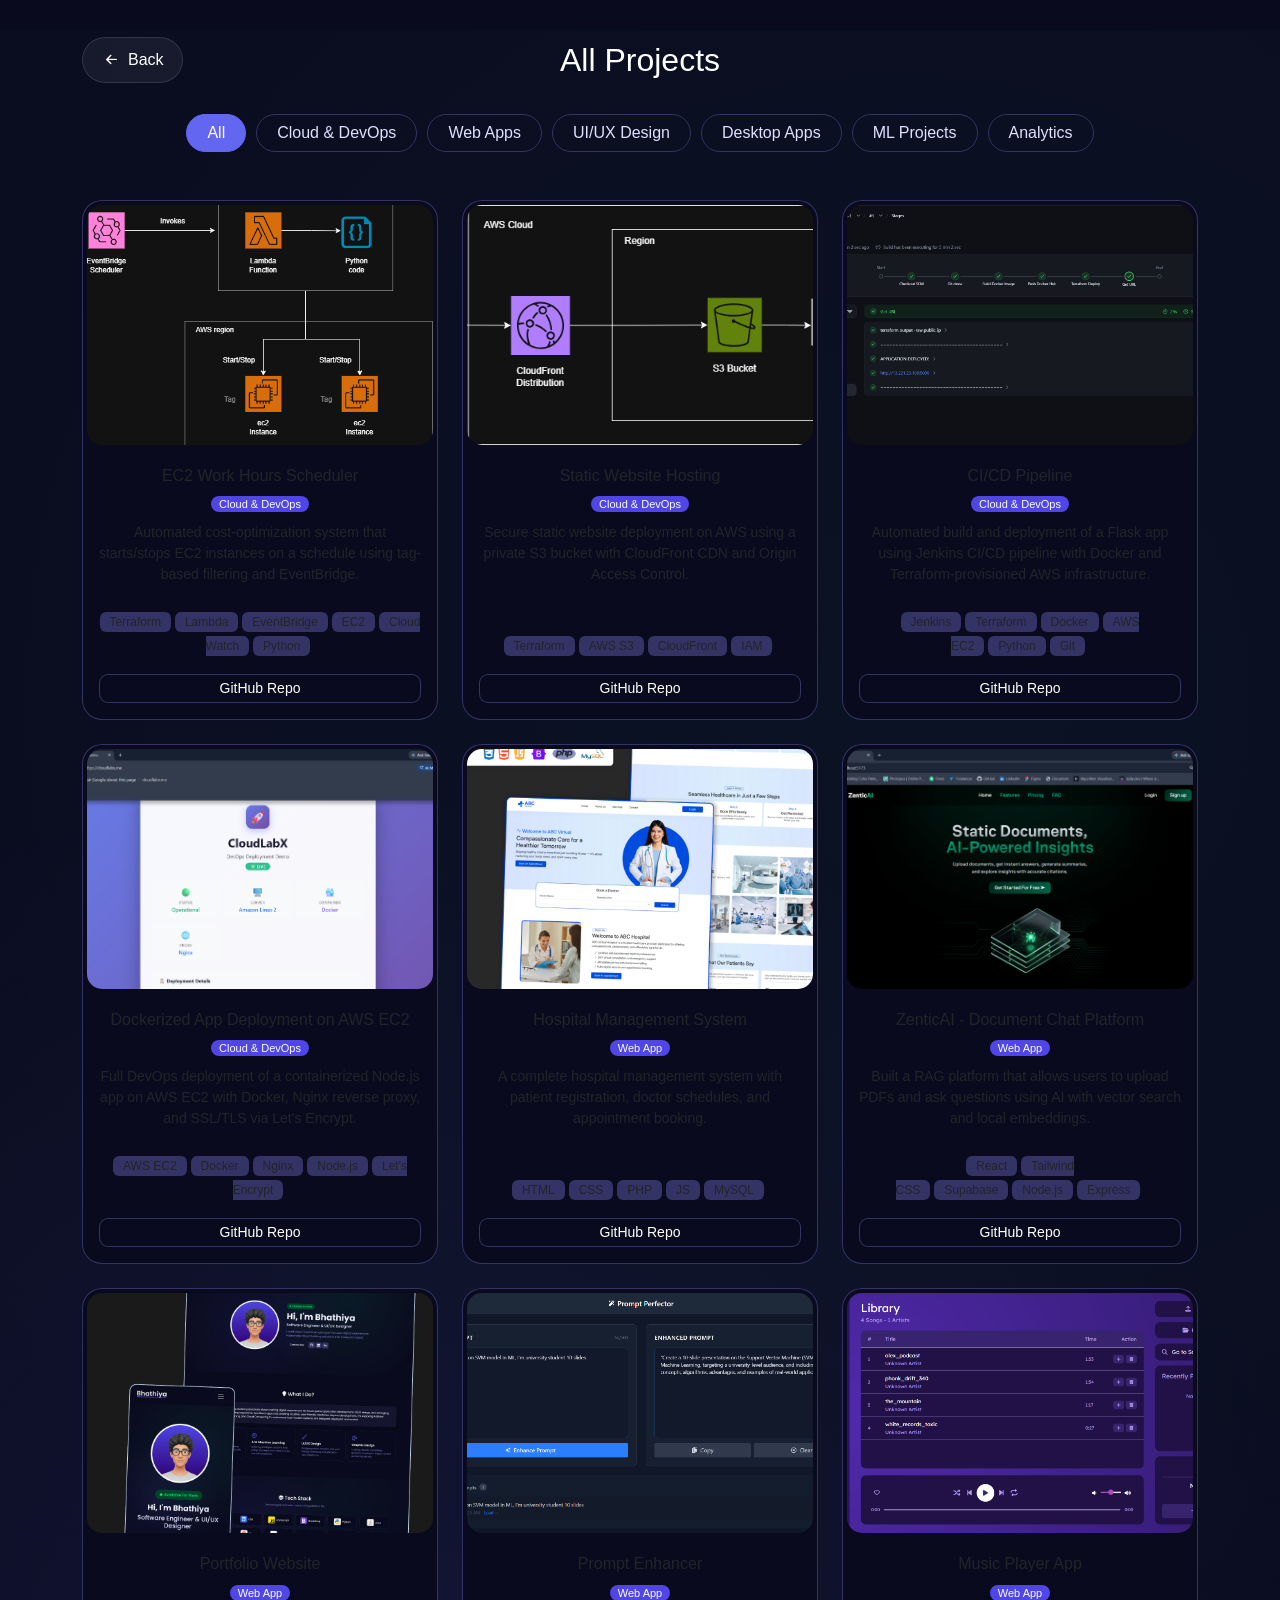
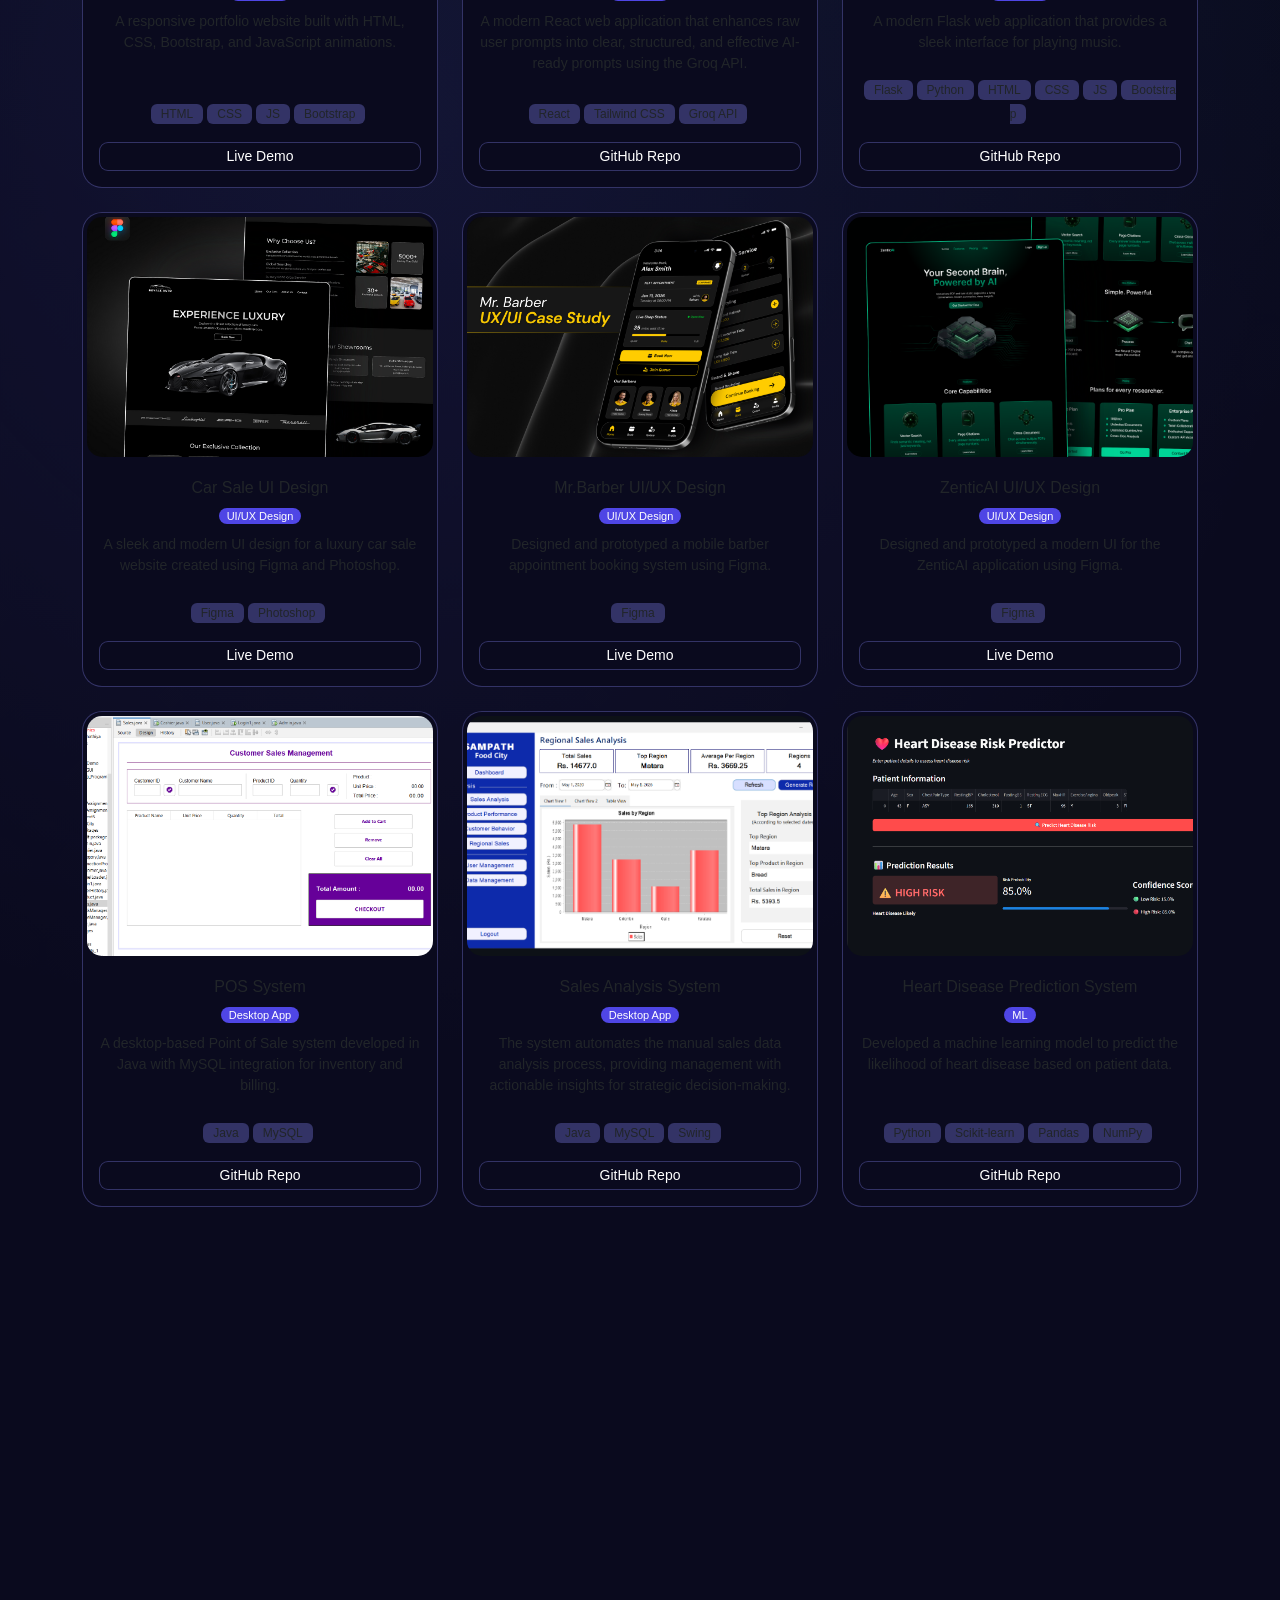
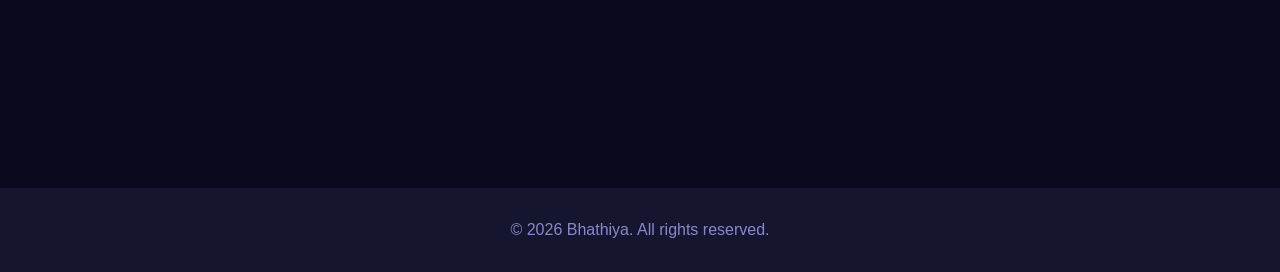
==== commit a3509128: "Updated the projects section" ====
--- a/projects.html
+++ b/projects.html
@@ -41,6 +41,7 @@
                 <div class="col-12 text-center">
                     <div class="filter-buttons">
                         <button class="btn filter-btn active" data-filter="all">All</button>
+                        <button class="btn filter-btn" data-filter="Cloud & DevOps">Cloud & DevOps</button>
                         <button class="btn filter-btn" data-filter="Web App">Web Apps</button>
                         <button class="btn filter-btn" data-filter="UI/UX Design">UI/UX Design</button>
                         <button class="btn filter-btn" data-filter="Desktop App">Desktop Apps</button>
@@ -93,10 +94,13 @@
     <script src="https://cdn.jsdelivr.net/npm/aos@2.3.4/dist/aos.js"></script>
     <script src="projects-data.js"></script>
     <script>
-        // Initialize AOS
+        // Initialize AOS with smoother, consistent motion for dynamic content
         AOS.init({
-            duration: 900,
-            once: true
+            duration: 800,
+            easing: 'ease-out-cubic',
+            once: true,
+            offset: 80,
+            mirror: false
         });
 
         // Function to render projects
@@ -110,7 +114,6 @@
             }
 
             projectsToRender.forEach(project => {
-                // Create the technology badges HTML
                 const techBadges = project.technologies.map(tech =>
                     `<span class="techn-box me-1 mb-1">${tech}</span>`
                 ).join('');
@@ -149,6 +152,10 @@
                 container.innerHTML += projectCard;
             });
 
+            requestAnimationFrame(function () {
+                AOS.refresh();
+            });
+
             // Add click event listeners to Read More buttons that open the modal
             document.querySelectorAll('[data-bs-toggle="modal"][data-project-id]').forEach(button => {
                 button.addEventListener('click', (e) => {
--- a/styles.css
+++ b/styles.css
@@ -1,5 +1,5 @@
 * {
-  font-family: "Ubuntu", sans-serif;
+  font-family: "Google Sans", sans-serif;
 }
 
 html {
@@ -7,28 +7,15 @@
   scroll-padding-top: 80px;
 }
 
-.logo-text {
-    font-size: 1.8rem;
-    font-weight: 700;
-    background: linear-gradient(135deg, var(--text-primary) 0%, var(--text-secondary) 100%);
-    -webkit-background-clip: text;
-    background-clip: text;
-    color: transparent;
-    letter-spacing: -0.02em;
-    position: relative;
-    display: inline-block;
-}
-
-/* Static underline - no motion */
-.logo-text::after {
-    content: '';
-    position: absolute;
-    bottom: -1px;
-    left: 0;
-    width: 100%;
-    height: 3px;
-    background: #4f46e5;
-    border-radius: 3px;
+.logo-bracket {
+  font-size: 1.8rem;
+  font-weight: 700;
+  color: var(--primary);
+}
+
+.logo-bracket span {
+  color: var(--text-primary);
+  margin: 0 2px;
 }
 
 :root {
@@ -92,7 +79,7 @@
   border-radius: 10px;
   min-width: 80px;
   text-align: center;
-  transition: all 0.2s ease;
+  transition: all 0.5s ease;
   padding: 4px 12px;
   line-height: 1.5;
   font-size: 15px;
@@ -102,6 +89,7 @@
 .nav-link:hover {
   background-color: white;
   color: var(--dark-card-hover) !important;
+  font-weight: 500;
 }
 
 .navbar .nav-link.active {
@@ -154,11 +142,88 @@
   height: 100%;
   background: radial-gradient(circle at 30% 50%, rgba(99, 102, 241, 0.1) 0%, transparent 50%),
     radial-gradient(circle at 70% 20%, rgba(16, 185, 129, 0.05) 0%, transparent 50%);
-  z-index: -1;
+  z-index: 0;
+}
+
+.hero-section .hero-bg::before {
+  content: '';
+  position: absolute;
+  top: 0;
+  left: 0;
+  width: 200%;
+  height: 200%;
+  background-image:
+    linear-gradient(rgba(99, 102, 241, 0.06) 1px, transparent 1px),
+    linear-gradient(90deg, rgba(99, 102, 241, 0.06) 1px, transparent 1px);
+  background-size: 60px 60px;
+  animation: moveGrid 25s linear infinite;
+  pointer-events: none;
+}
+
+.hero-section .hero-bg::after {
+  content: '';
+  position: absolute;
+  top: 0;
+  left: 0;
+  width: 200%;
+  height: 200%;
+  background-image:
+    linear-gradient(rgba(16, 185, 129, 0.03) 1px, transparent 1px),
+    linear-gradient(90deg, rgba(16, 185, 129, 0.03) 1px, transparent 1px);
+  background-size: 120px 120px;
+  animation: moveGridReverse 35s linear infinite;
+  pointer-events: none;
+}
+
+.hero-section .hero-bg .grid-dots {
+  position: absolute;
+  width: 100%;
+  height: 100%;
+  background-image: radial-gradient(circle, rgba(99, 102, 241, 0.1) 1.5px, transparent 1.5px);
+  background-size: 60px 60px;
+  animation: pulseDots 4s ease-in-out infinite;
+  pointer-events: none;
+}
+
+@keyframes moveGrid {
+  0% {
+    transform: translate(0, 0);
+  }
+
+  100% {
+    transform: translate(-60px, -60px);
+  }
+}
+
+@keyframes moveGridReverse {
+  0% {
+    transform: translate(0, 0);
+  }
+
+  100% {
+    transform: translate(120px, 120px);
+  }
+}
+
+@keyframes pulseDots {
+
+  0%,
+  100% {
+    opacity: 0.3;
+  }
+
+  50% {
+    opacity: 0.6;
+  }
+}
+
+.hero-section .container {
+  position: relative;
+  z-index: 2;
 }
 
 .hero-img {
-  max-width: 320px;
+  max-width: 300px;
   height: auto;
   border-radius: 20px;
   transition: all 0.5s ease;
@@ -730,7 +795,82 @@
   background-color: var(--primary);
   color: white;
   border-color: var(--primary);
-
+}
+
+/* Tech Stack Category Tabs */
+.tech-category-tabs {
+  margin-bottom: 1.5rem;
+}
+
+.tech-category-btn {
+  background: var(--dark-bg);
+  border: 1px solid var(--border-color);
+  border-radius: 10px;
+  padding: 10px 20px;
+  color: var(--text-secondary);
+  font-size: 15px;
+  font-weight: 500;
+  cursor: pointer;
+  transition: all 0.3s ease;
+}
+
+.tech-category-btn:hover {
+  background: var(--dark-card-hover);
+  border-color: var(--primary);
+  color: var(--text-primary);
+  transform: translateY(-2px);
+}
+
+.tech-category-btn.active {
+  background: var(--primary);
+  border-color: var(--primary);
+  color: #fff;
+  box-shadow: 0 4px 12px rgba(99, 102, 241, 0.3);
+}
+
+/* Tech Category Content */
+.tech-category-content {
+  display: none;
+  opacity: 0;
+  transition: opacity 0.4s ease;
+}
+
+.tech-category-content.active {
+  display: block;
+  opacity: 1;
+}
+
+.tech-item-featured {
+  background: linear-gradient(135deg, var(--dark-card) 0%, var(--dark-card-hover) 100%);
+  border: 1px solid var(--primary);
+  box-shadow: 0 0 15px rgba(99, 102, 241, 0.15);
+  padding: 1.2rem 1rem !important;
+}
+
+.tech-item-featured .tech-icon {
+  width: 40px;
+  height: 40px;
+}
+
+.tech-item-featured .tech-text {
+  font-size: 17px;
+  font-weight: 500;
+}
+
+.tech-item {
+    background: linear-gradient(135deg, var(--dark-card) 0%, var(--dark-card-hover) 100%);
+    border: 1px solid var(--primary);
+    border-radius: 15px;
+    box-shadow: 0 0 8px rgba(99, 102, 241, 0.1);
+    transition: all .5s ease !important;
+    text-align: center;
+    font-size: 16px;
+}
+
+.tech-item:hover {
+    transform: translateY(-10px);
+    border-color: var(--primary);
+    box-shadow: 0 10px 20px rgba(0, 0, 0, 0.2), 0 0 12px rgba(99, 102, 241, 0.25);
 }
 
 /* For small screens */
@@ -873,11 +1013,16 @@
 
   .contact-section {
     min-height: 40vh;
-    padding: 60px 16px;
+    padding: 60px 0px;
   }
 
   .contact-container {
     padding: 20px;
+  }
+
+  .contact-details h5 {
+    font-size: 18px;
+    margin-bottom: 0.1rem;
   }
 
   .form-control {
@@ -914,4 +1059,32 @@
     padding-top: 5px;
   }
 
+  .tech-category-tabs {
+    gap: 6px !important;
+    margin-bottom: 1rem !important;
+  }
+
+  .tech-category-btn {
+    padding: 6px 12px;
+    font-size: 12px;
+    border-radius: 8px;
+  }
+
+  .tech-category-btn i {
+    font-size: 18px;
+  }
+
+  .tech-item-featured {
+    padding: 0.7rem 0.5rem !important;
+  }
+
+  .tech-item-featured .tech-icon {
+    width: 50px;
+    height: 50px;
+  }
+
+  .tech-item-featured .tech-text {
+    font-size: 14px;
+  }
+
 }
